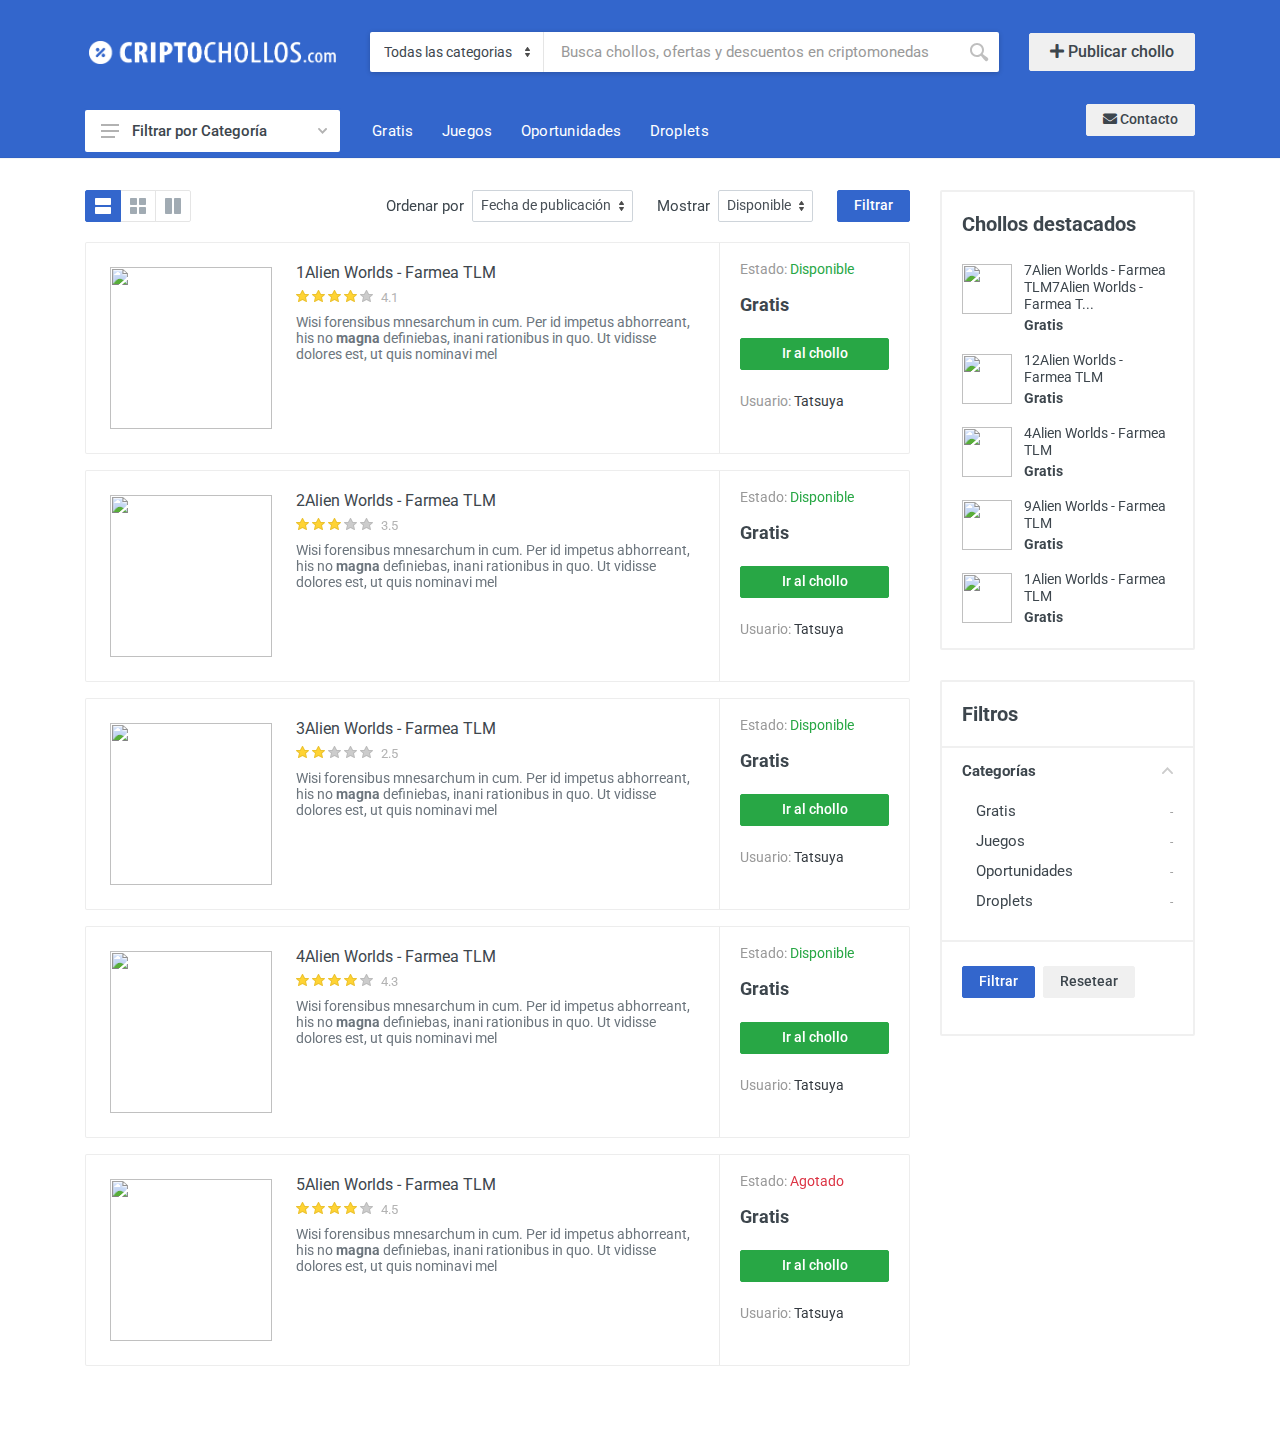
==== index.html @ a5f49996 "." ====
<!DOCTYPE html>
<html lang="en" dir="ltr">

<head>
    <meta charset="UTF-8">
    <meta name="viewport" content="width=device-width, initial-scale=1">
    <meta name="format-detection" content="telephone=no">
    <title>Chollos en criptomonedas - criptochollos.com</title>
    <link rel="icon" type="image/png" href="images/favicon-blue.png">
    <!-- fonts -->
    <link rel="stylesheet" href="https://fonts.googleapis.com/css?family=Roboto:400,400i,500,500i,700,700i">
    <!-- css -->
    <link rel="stylesheet" href="vendor/bootstrap/css/bootstrap.min.css">
    <link rel="stylesheet" href="vendor/owl-carousel/assets/owl.carousel.min.css">
    <link rel="stylesheet" href="vendor/photoswipe/photoswipe.css">
    <link rel="stylesheet" href="vendor/photoswipe/default-skin/default-skin.css">
    <link rel="stylesheet" href="vendor/select2/css/select2.min.css">
    <link rel="stylesheet" href="css/style.css">
    <!-- font - fontawesome -->
    <link rel="stylesheet" href="vendor/fontawesome/css/all.min.css">
    <!-- font - stroyka -->
    <link rel="stylesheet" href="fonts/stroyka/stroyka.css">
</head>

<body>
    <!-- site -->
    <div class="site">
        <!-- mobile site__header -->
        <header class="site__header d-lg-none">
            <!-- data-sticky-mode - one of [pullToShow, alwaysOnTop] -->
            <div class="mobile-header mobile-header--sticky" data-sticky-mode="pullToShow">
                <div class="mobile-header__panel">
                    <div class="container">
                        <div class="mobile-header__body">
                            <button class="mobile-header__menu-button">
                                <svg width="18px" height="14px">
                                    <use xlink:href="images/sprite.svg#menu-18x14"></use>
                                </svg>
                            </button>
                            <a class="mobile-header__logo" href="index.html">
                                <!-- mobile-logo -->
                                <img src="images/logo-criptochollos-with-icon.png" alt="criptochollos.com logo" style="height: 20px;"> 
                                <!-- mobile-logo / end -->
                            </a>
                            <div class="search search--location--mobile-header mobile-header__search">
                                <div class="search__body">
                                    <form class="search__form" action="">
                                        <input class="search__input" name="q" placeholder="Busca chollos, ofertas y descuentos en criptomonedas" aria-label="Site search" type="text" autocomplete="off">
                                        <button class="search__button search__button--type--submit" type="submit">
                                            <svg width="20px" height="20px">
                                                <use xlink:href="images/sprite.svg#search-20"></use>
                                            </svg>
                                        </button>
                                        <button class="search__button search__button--type--close" type="button">
                                            <svg width="20px" height="20px">
                                                <use xlink:href="images/sprite.svg#cross-20"></use>
                                            </svg>
                                        </button>
                                        <div class="search__border"></div>
                                    </form>
                                    <div class="search__suggestions suggestions suggestions--location--mobile-header"></div>
                                </div>
                            </div>
                            <div class="mobile-header__indicators">
                                <div class="indicator indicator--mobile-search indicator--mobile d-md-none">
                                    <button class="indicator__button">
                                        <span class="indicator__area">
                                            <svg width="20px" height="20px">
                                                <use xlink:href="images/sprite.svg#search-20"></use>
                                            </svg>
                                        </span>
                                    </button>
                                </div>
                                <div class="indicator indicator--mobile d-sm-flex d-none">
                                    <a href="wishlist.html" class="indicator__button">
                                        <span class="indicator__area">
                                            <svg width="20px" height="20px">
                                                <use xlink:href="images/sprite.svg#heart-20"></use>
                                            </svg>
                                            <span class="indicator__value">0</span>
                                        </span>
                                    </a>
                                </div>
                            </div>
                        </div>
                    </div>
                </div>
            </div>
        </header>
        <!-- mobile site__header / end -->
        <!-- desktop site__header -->
        <header class="site__header d-lg-block d-none">
            <div class="site-header">
                <div class="site-header__middle container">
                    <div class="site-header__logo">
                        <a href="index.html">
                            <!-- logo -->
                            <img src="images/logo-criptochollos-with-icon.png" alt="criptochollos.com logo" style="height: 23px;"> 
                            <!-- logo / end -->
                        </a>
                    </div>
                    <div class="site-header__search">
                        <div class="search search--location--header ">
                            <div class="search__body">
                                <form class="search__form" action="">
                                    <select class="search__categories" aria-label="Category" id="select_categories_002">
                                        <!-- *** 002 - Categorias -->
                                        <option value="all">Todas las categorias</option>
                                    </select>
                                    <input class="search__input" name="q" placeholder="Busca chollos, ofertas y descuentos en criptomonedas" aria-label="Site search" type="text" autocomplete="off">
                                    <button class="search__button search__button--type--submit" type="submit">
                                        <svg width="20px" height="20px">
                                            <use xlink:href="images/sprite.svg#search-20"></use>
                                        </svg>
                                    </button>
                                    <div class="search__border"></div>
                                </form>
                                <div class="search__suggestions suggestions suggestions--location--header"></div>
                            </div>
                        </div>
                    </div>
                    
                    <div class="site-header__phone">
                        <a href="publicar-chollo.html" class="btn btn-secondary"><i class="fa fa-plus" aria-hidden="true"></i> Publicar chollo</a>
                    </div>
                </div>
                <div class="site-header__nav-panel">
                    <!-- data-sticky-mode - one of [pullToShow, alwaysOnTop] -->
                    <div class="nav-panel nav-panel--sticky" data-sticky-mode="pullToShow">
                        <div class="nav-panel__container container">
                            <div class="nav-panel__row">
                                <div class="nav-panel__departments">
                                    <!-- .departments -->
                                    <div class="departments " data-departments-fixed-by="">
                                        <div class="departments__body">
                                            <div class="departments__links-wrapper">
                                                <div class="departments__submenus-container"></div>
                                                <ul class="departments__links" id="ul_categories_003">
                                                    <!-- *** 003 - Categorias -->
                                                </ul>
                                            </div>
                                        </div>
                                        <button class="departments__button">
                                            <svg class="departments__button-icon" width="18px" height="14px">
                                                <use xlink:href="images/sprite.svg#menu-18x14"></use>
                                            </svg>
                                            Filtrar por Categoría
                                            <svg class="departments__button-arrow" width="9px" height="6px">
                                                <use xlink:href="images/sprite.svg#arrow-rounded-down-9x6"></use>
                                            </svg>
                                        </button>
                                    </div>
                                    <!-- .departments / end -->
                                </div>
                                <!-- .nav-links -->
                                <div class="nav-panel__nav-links nav-links">
                                    <ul class="nav-links__list" id="nav_categories_001">
                                        <!-- *** 001 - Categorias -->
                                    </ul>
                                </div>
                                <div class="nav-panel__indicators">
                                    <div class="indicator">
                                        <a href="contacto.html" class="btn btn-secondary btn-sm"><i class="fa fa-envelope" aria-hidden="true"></i> Contacto</a>
                                    </div>
                                </div>
                            </div>
                        </div>
                    </div>
                </div>
            </div>
        </header>
        <!-- desktop site__header / end -->
        <!-- site__body -->
        <div class="site__body">
            <div class="page-header">
                <div class="page-header__container container">
                    <!--<div class="page-header__breadcrumb">
                        <nav aria-label="breadcrumb">
                            <ol class="breadcrumb">
                                <li class="breadcrumb-item">
                                    <a href="index.html">Inicio</a>
                                </li>
                                 <li class="breadcrumb-item active" aria-current="page">
                                    <svg class="breadcrumb-arrow" width="6px" height="9px">
                                        <use xlink:href="images/sprite.svg#arrow-rounded-right-6x9"></use>
                                    </svg>
                                    Screwdrivers</li>
                            </ol>
                        </nav> 
                    </div>-->
                </div>
            </div>
            <div class="container">
                <div class="shop-layout shop-layout--sidebar--end">
                    <div class="shop-layout__content">
                        <div class="block">
                            <div class="products-view">
                                <div class="products-view__options">
                                    <div class="view-options view-options--offcanvas--mobile">
                                        <div class="view-options__filters-button">
                                            <button type="button" class="filters-button">
                                                <svg class="filters-button__icon" width="16px" height="16px">
                                                    <use xlink:href="images/sprite.svg#filters-16"></use>
                                                </svg>
                                                <span class="filters-button__title">Filtros</span>
                                            </button>
                                        </div>
                                        <div class="view-options__layout">
                                            <div class="layout-switcher">
                                                <div class="layout-switcher__list">
                                                    <button data-layout="list" data-with-features="false" title="List" type="button" class="layout-switcher__button layout-switcher__button--active ">
                                                        <svg width="16px" height="16px">
                                                            <use xlink:href="images/sprite.svg#layout-list-16x16"></use>
                                                        </svg>
                                                    </button>
                                                    <button data-layout="grid-3-sidebar" data-with-features="false" disabled title="Grid" type="button" class="layout-switcher__button">
                                                        <svg width="16px" height="16px">
                                                            <use xlink:href="images/sprite.svg#layout-grid-16x16"></use>
                                                        </svg>
                                                    </button>
                                                    <button data-layout="grid-3-sidebar" data-with-features="true" disabled title="Grid With Features" type="button" class="layout-switcher__button ">
                                                        <svg width="16px" height="16px">
                                                            <use xlink:href="images/sprite.svg#layout-grid-with-details-16x16"></use>
                                                        </svg>
                                                    </button>
                                                </div>
                                            </div>
                                        </div>
                                        <div class="view-options__legend" id="article_displayed"></div>
                                        <div class="view-options__divider"></div>
                                        <form class="form-inline" action="index.html" method="GET">
                                            <div class="view-options__control">
                                                <label for="">Ordenar por</label>
                                                <div>
                                                    <select class="form-control form-control-sm" name="o" id="o">
                                                        
                                                    </select>
                                                </div>
                                            </div>
                                            <div class="view-options__control">
                                                <label for="">Mostrar</label>
                                                <div>
                                                    <select class="form-control form-control-sm" name="s" id="s"> </select>
                                                </div>
                                            </div>
                                            <div class="view-options__control">
                                                <button  type="submit" value="Submit"  id="filtro-btn" class="btn btn-primary btn-sm">Filtrar</button>
                                            </div>
                                        </form>
                                    </div>
                                </div>
                                <div class="products-view__list products-list" data-layout="list" data-with-features="false" data-mobile-grid-columns="2">
                                    <div class="products-list__body"  id="_article_card_list">
                                            <!-- *** 001 - Chollos -->
                                        
                                    </div>
                                </div>
                                <div class="products-view__pagination">
                                    <ul class="pagination justify-content-center" id="article_pagination">
                                    </ul>
                                </div>
                            </div>
                        </div>
                    </div>
                    <div class="shop-layout__sidebar">
                        <div class="block block-sidebar block-sidebar--offcanvas--mobile">
                            <div class="block-sidebar__backdrop"></div>
                            <div class="block-sidebar__body">
                                <div class="block-sidebar__header">
                                    <div class="block-sidebar__title">Filtro</div>
                                    <button class="block-sidebar__close" type="button">
                                        <svg width="20px" height="20px">
                                            <use xlink:href="images/sprite.svg#cross-20"></use>
                                        </svg>
                                    </button>
                                </div>
                                
                                <div class="block-sidebar__item d-none d-lg-block">
                                    <div class="widget-products widget">
                                        <h4 class="widget__title">Chollos destacados</h4>
                                        <div class="widget-products__list" id="_widget_card_list">
                                            <!-- *** 002 - Chollos -->
                                        </div>
                                    </div>
                                </div>
                                <div class="block-sidebar__item">
                                    <div class="widget-filters widget widget-filters--offcanvas--mobile" data-collapse data-collapse-opened-class="filter--opened">
                                        <h4 class="widget-filters__title widget__title">Filtros</h4>
                                        <div class="widget-filters__list">
                                            <div class="widget-filters__item">
                                                <div class="filter filter--opened" data-collapse-item>
                                                    <button type="button" class="filter__title" data-collapse-trigger>
                                                        Categorías
                                                        <svg class="filter__arrow" width="12px" height="7px">
                                                            <use xlink:href="images/sprite.svg#arrow-rounded-down-12x7"></use>
                                                        </svg>
                                                    </button>
                                                    <div class="filter__body" data-collapse-content>
                                                        <div class="filter__container">
                                                            <div class="filter-categories">
                                                                <ul class="filter-categories__list" id="ul_categories_004">
                                                                </ul>
                                                            </div>
                                                        </div>
                                                    </div>
                                                </div>
                                            </div>
                                        </div>
                                        <div class="widget-filters__actions d-flex">
                                            <button class="btn btn-primary btn-sm" href="index.html">Filtrar</button>
                                            <a class="btn btn-secondary btn-sm" href="index.html">Resetear</a>
                                        </div>
                                    </div>
                                </div>
                            </div>
                        </div>
                    </div>
                </div>
            </div>
        </div>
        <!-- site__body / end -->
    </div>
    <!-- site / end -->
    <!-- quickview-modal -->
    <div id="quickview-modal" class="modal fade" tabindex="-1" role="dialog" aria-hidden="true">
        <div class="modal-dialog modal-dialog-centered modal-xl">
            <div class="modal-content"></div>
        </div>
    </div>
    <!-- quickview-modal / end -->
    <!-- mobilemenu -->
    <div class="mobilemenu">
        <div class="mobilemenu__backdrop"></div>
        <div class="mobilemenu__body">
            <div class="mobilemenu__header">
                <div class="mobilemenu__title">Categorias</div>
                <button type="button" class="mobilemenu__close">
                    <svg width="20px" height="20px">
                        <use xlink:href="images/sprite.svg#cross-20"></use>
                    </svg>
                </button>
            </div>
            <div class="mobilemenu__content">
                <ul class="mobile-links mobile-links--level--0" data-collapse data-collapse-opened-class="mobile-links__item--open" id="div_categories_005">
                    <!-- *** 005 - Categorias -->
                </ul>
            </div>
            <div class="mobilemenu__header">
                <div class="mobilemenu__title">Otros</div>
            </div>
            <div class="mobilemenu__content">
                <ul class="mobile-links mobile-links--level--0" data-collapse data-collapse-opened-class="mobile-links__item--open">
                    <li class="mobile-links__item" data-collapse-item><div class="mobile-links__item-title"><a href="publicar-chollo.html" class="mobile-links__item-link">Publicar chollo</a></div></li>
                    <li class="mobile-links__item" data-collapse-item><div class="mobile-links__item-title"><a href="contacto.html" class="mobile-links__item-link">Contacto</a></div></li>
                </ul>
            </div>
        </div>
    </div>
    <!-- mobilemenu / end -->
    <!-- photoswipe -->
    <div class="pswp" tabindex="-1" role="dialog" aria-hidden="true">
        <div class="pswp__bg"></div>
        <div class="pswp__scroll-wrap">
            <div class="pswp__container">
                <div class="pswp__item"></div>
                <div class="pswp__item"></div>
                <div class="pswp__item"></div>
            </div>
            <div class="pswp__ui pswp__ui--hidden">
                <div class="pswp__top-bar">
                    <div class="pswp__counter"></div>
                    <button class="pswp__button pswp__button--close" title="Close (Esc)"></button>
                    <!--<button class="pswp__button pswp__button&#45;&#45;share" title="Share"></button>-->
                    <button class="pswp__button pswp__button--fs" title="Toggle fullscreen"></button>
                    <button class="pswp__button pswp__button--zoom" title="Zoom in/out"></button>
                    <div class="pswp__preloader">
                        <div class="pswp__preloader__icn">
                            <div class="pswp__preloader__cut">
                                <div class="pswp__preloader__donut"></div>
                            </div>
                        </div>
                    </div>
                </div>
                <div class="pswp__share-modal pswp__share-modal--hidden pswp__single-tap">
                    <div class="pswp__share-tooltip"></div>
                </div>
                <button class="pswp__button pswp__button--arrow--left" title="Previous (arrow left)"></button>
                <button class="pswp__button pswp__button--arrow--right" title="Next (arrow right)"></button>
                <div class="pswp__caption">
                    <div class="pswp__caption__center"></div>
                </div>
            </div>
        </div>
    </div>
    <!-- photoswipe / end -->
    <!-- js -->
    <script src="vendor/jquery/jquery.min.js"></script>
    <script src="vendor/bootstrap/js/bootstrap.bundle.min.js"></script>
    <script src="vendor/owl-carousel/owl.carousel.min.js"></script>
    <script src="vendor/nouislider/nouislider.min.js"></script>
    <script src="vendor/photoswipe/photoswipe.min.js"></script>
    <script src="vendor/photoswipe/photoswipe-ui-default.min.js"></script>
    <script src="vendor/select2/js/select2.min.js"></script>
    <script src="js/number.js"></script>
    <script src="js/main.js"></script>
    <script src="js/header.js"></script>
    <script src="vendor/svg4everybody/svg4everybody.min.js"></script>
    <script>
        svg4everybody();
    </script>
    <script src="js/js_methods.js" type="text/javascript"></script>
    <script src="js/js_data.js" type="text/javascript"></script>
    <script src="js/js_index_core.js" type="text/javascript"></script>

</body>

</html>
---- vendor/photoswipe/photoswipe.css ----
/*! PhotoSwipe main CSS by Dmitry Semenov | photoswipe.com | MIT license */
/*
	Styles for basic PhotoSwipe functionality (sliding area, open/close transitions)
*/
/* pswp = photoswipe */
.pswp {
  display: none;
  position: absolute;
  width: 100%;
  height: 100%;
  left: 0;
  top: 0;
  overflow: hidden;
  -ms-touch-action: none;
  touch-action: none;
  z-index: 1500;
  -webkit-text-size-adjust: 100%;
  /* create separate layer, to avoid paint on window.onscroll in webkit/blink */
  -webkit-backface-visibility: hidden;
  outline: none; }
  .pswp * {
    -webkit-box-sizing: border-box;
            box-sizing: border-box; }
  .pswp img {
    max-width: none; }

/* style is added when JS option showHideOpacity is set to true */
.pswp--animate_opacity {
  /* 0.001, because opacity:0 doesn't trigger Paint action, which causes lag at start of transition */
  opacity: 0.001;
  will-change: opacity;
  /* for open/close transition */
  -webkit-transition: opacity 333ms cubic-bezier(0.4, 0, 0.22, 1);
          transition: opacity 333ms cubic-bezier(0.4, 0, 0.22, 1); }

.pswp--open {
  display: block; }

.pswp--zoom-allowed .pswp__img {
  /* autoprefixer: off */
  cursor: -webkit-zoom-in;
  cursor: -moz-zoom-in;
  cursor: zoom-in; }

.pswp--zoomed-in .pswp__img {
  /* autoprefixer: off */
  cursor: -webkit-grab;
  cursor: -moz-grab;
  cursor: grab; }

.pswp--dragging .pswp__img {
  /* autoprefixer: off */
  cursor: -webkit-grabbing;
  cursor: -moz-grabbing;
  cursor: grabbing; }

/*
	Background is added as a separate element.
	As animating opacity is much faster than animating rgba() background-color.
*/
.pswp__bg {
  position: absolute;
  left: 0;
  top: 0;
  width: 100%;
  height: 100%;
  background: #000;
  opacity: 0;
  -webkit-transform: translateZ(0);
          transform: translateZ(0);
  -webkit-backface-visibility: hidden;
  will-change: opacity; }

.pswp__scroll-wrap {
  position: absolute;
  left: 0;
  top: 0;
  width: 100%;
  height: 100%;
  overflow: hidden; }

.pswp__container,
.pswp__zoom-wrap {
  -ms-touch-action: none;
  touch-action: none;
  position: absolute;
  left: 0;
  right: 0;
  top: 0;
  bottom: 0; }

/* Prevent selection and tap highlights */
.pswp__container,
.pswp__img {
  -webkit-user-select: none;
  -moz-user-select: none;
  -ms-user-select: none;
      user-select: none;
  -webkit-tap-highlight-color: transparent;
  -webkit-touch-callout: none; }

.pswp__zoom-wrap {
  position: absolute;
  width: 100%;
  -webkit-transform-origin: left top;
  -ms-transform-origin: left top;
  transform-origin: left top;
  /* for open/close transition */
  -webkit-transition: -webkit-transform 333ms cubic-bezier(0.4, 0, 0.22, 1);
          transition: transform 333ms cubic-bezier(0.4, 0, 0.22, 1); }

.pswp__bg {
  will-change: opacity;
  /* for open/close transition */
  -webkit-transition: opacity 333ms cubic-bezier(0.4, 0, 0.22, 1);
          transition: opacity 333ms cubic-bezier(0.4, 0, 0.22, 1); }

.pswp--animated-in .pswp__bg,
.pswp--animated-in .pswp__zoom-wrap {
  -webkit-transition: none;
  transition: none; }

.pswp__container,
.pswp__zoom-wrap {
  -webkit-backface-visibility: hidden; }

.pswp__item {
  position: absolute;
  left: 0;
  right: 0;
  top: 0;
  bottom: 0;
  overflow: hidden; }

.pswp__img {
  position: absolute;
  width: auto;
  height: auto;
  top: 0;
  left: 0; }

/*
	stretched thumbnail or div placeholder element (see below)
	style is added to avoid flickering in webkit/blink when layers overlap
*/
.pswp__img--placeholder {
  -webkit-backface-visibility: hidden; }

/*
	div element that matches size of large image
	large image loads on top of it
*/
.pswp__img--placeholder--blank {
  background: #222; }

.pswp--ie .pswp__img {
  width: 100% !important;
  height: auto !important;
  left: 0;
  top: 0; }

/*
	Error message appears when image is not loaded
	(JS option errorMsg controls markup)
*/
.pswp__error-msg {
  position: absolute;
  left: 0;
  top: 50%;
  width: 100%;
  text-align: center;
  font-size: 14px;
  line-height: 16px;
  margin-top: -8px;
  color: #CCC; }

.pswp__error-msg a {
  color: #CCC;
  text-decoration: underline; }
---- vendor/photoswipe/default-skin/default-skin.css ----
/*! PhotoSwipe Default UI CSS by Dmitry Semenov | photoswipe.com | MIT license */
/*

	Contents:

	1. Buttons
	2. Share modal and links
	3. Index indicator ("1 of X" counter)
	4. Caption
	5. Loading indicator
	6. Additional styles (root element, top bar, idle state, hidden state, etc.)

*/
/*
	
	1. Buttons

 */
/* <button> css reset */
.pswp__button {
  width: 44px;
  height: 44px;
  position: relative;
  background: none;
  cursor: pointer;
  overflow: visible;
  -webkit-appearance: none;
  display: block;
  border: 0;
  padding: 0;
  margin: 0;
  float: right;
  opacity: 0.75;
  -webkit-transition: opacity 0.2s;
          transition: opacity 0.2s;
  -webkit-box-shadow: none;
          box-shadow: none; }
  .pswp__button:focus, .pswp__button:hover {
    opacity: 1; }
  .pswp__button:active {
    outline: none;
    opacity: 0.9; }
  .pswp__button::-moz-focus-inner {
    padding: 0;
    border: 0; }

/* pswp__ui--over-close class it added when mouse is over element that should close gallery */
.pswp__ui--over-close .pswp__button--close {
  opacity: 1; }

.pswp__button,
.pswp__button--arrow--left:before,
.pswp__button--arrow--right:before {
  background: url(default-skin.png) 0 0 no-repeat;
  background-size: 264px 88px;
  width: 44px;
  height: 44px; }

@media (-webkit-min-device-pixel-ratio: 1.1), (-webkit-min-device-pixel-ratio: 1.09375), (min-resolution: 105dpi), (min-resolution: 1.1dppx) {
  /* Serve SVG sprite if browser supports SVG and resolution is more than 105dpi */
  .pswp--svg .pswp__button,
  .pswp--svg .pswp__button--arrow--left:before,
  .pswp--svg .pswp__button--arrow--right:before {
    background-image: url(default-skin.svg); }
  .pswp--svg .pswp__button--arrow--left,
  .pswp--svg .pswp__button--arrow--right {
    background: none; } }

.pswp__button--close {
  background-position: 0 -44px; }

.pswp__button--share {
  background-position: -44px -44px; }

.pswp__button--fs {
  display: none; }

.pswp--supports-fs .pswp__button--fs {
  display: block; }

.pswp--fs .pswp__button--fs {
  background-position: -44px 0; }

.pswp__button--zoom {
  display: none;
  background-position: -88px 0; }

.pswp--zoom-allowed .pswp__button--zoom {
  display: block; }

.pswp--zoomed-in .pswp__button--zoom {
  background-position: -132px 0; }

/* no arrows on touch screens */
.pswp--touch .pswp__button--arrow--left,
.pswp--touch .pswp__button--arrow--right {
  visibility: hidden; }

/*
	Arrow buttons hit area
	(icon is added to :before pseudo-element)
*/
.pswp__button--arrow--left,
.pswp__button--arrow--right {
  background: none;
  top: 50%;
  margin-top: -50px;
  width: 70px;
  height: 100px;
  position: absolute; }

.pswp__button--arrow--left {
  left: 0; }

.pswp__button--arrow--right {
  right: 0; }

.pswp__button--arrow--left:before,
.pswp__button--arrow--right:before {
  content: '';
  top: 35px;
  background-color: rgba(0, 0, 0, 0.3);
  height: 30px;
  width: 32px;
  position: absolute; }

.pswp__button--arrow--left:before {
  left: 6px;
  background-position: -138px -44px; }

.pswp__button--arrow--right:before {
  right: 6px;
  background-position: -94px -44px; }

/*

	2. Share modal/popup and links

 */
.pswp__counter,
.pswp__share-modal {
  -webkit-user-select: none;
  -moz-user-select: none;
  -ms-user-select: none;
      user-select: none; }

.pswp__share-modal {
  display: block;
  background: rgba(0, 0, 0, 0.5);
  width: 100%;
  height: 100%;
  top: 0;
  left: 0;
  padding: 10px;
  position: absolute;
  z-index: 1600;
  opacity: 0;
  -webkit-transition: opacity 0.25s ease-out;
          transition: opacity 0.25s ease-out;
  -webkit-backface-visibility: hidden;
  will-change: opacity; }

.pswp__share-modal--hidden {
  display: none; }

.pswp__share-tooltip {
  z-index: 1620;
  position: absolute;
  background: #FFF;
  top: 56px;
  border-radius: 2px;
  display: block;
  width: auto;
  right: 44px;
  -webkit-box-shadow: 0 2px 5px rgba(0, 0, 0, 0.25);
          box-shadow: 0 2px 5px rgba(0, 0, 0, 0.25);
  -webkit-transform: translateY(6px);
      -ms-transform: translateY(6px);
          transform: translateY(6px);
  -webkit-transition: -webkit-transform 0.25s;
          transition: transform 0.25s;
  -webkit-backface-visibility: hidden;
  will-change: transform; }
  .pswp__share-tooltip a {
    display: block;
    padding: 8px 12px;
    color: #000;
    text-decoration: none;
    font-size: 14px;
    line-height: 18px; }
    .pswp__share-tooltip a:hover {
      text-decoration: none;
      color: #000; }
    .pswp__share-tooltip a:first-child {
      /* round corners on the first/last list item */
      border-radius: 2px 2px 0 0; }
    .pswp__share-tooltip a:last-child {
      border-radius: 0 0 2px 2px; }

.pswp__share-modal--fade-in {
  opacity: 1; }
  .pswp__share-modal--fade-in .pswp__share-tooltip {
    -webkit-transform: translateY(0);
        -ms-transform: translateY(0);
            transform: translateY(0); }

/* increase size of share links on touch devices */
.pswp--touch .pswp__share-tooltip a {
  padding: 16px 12px; }

a.pswp__share--facebook:before {
  content: '';
  display: block;
  width: 0;
  height: 0;
  position: absolute;
  top: -12px;
  right: 15px;
  border: 6px solid transparent;
  border-bottom-color: #FFF;
  -webkit-pointer-events: none;
  -moz-pointer-events: none;
  pointer-events: none; }

a.pswp__share--facebook:hover {
  background: #3E5C9A;
  color: #FFF; }
  a.pswp__share--facebook:hover:before {
    border-bottom-color: #3E5C9A; }

a.pswp__share--twitter:hover {
  background: #55ACEE;
  color: #FFF; }

a.pswp__share--pinterest:hover {
  background: #CCC;
  color: #CE272D; }

a.pswp__share--download:hover {
  background: #DDD; }

/*

	3. Index indicator ("1 of X" counter)

 */
.pswp__counter {
  position: absolute;
  left: 0;
  top: 0;
  height: 44px;
  font-size: 13px;
  line-height: 44px;
  color: #FFF;
  opacity: 0.75;
  padding: 0 10px; }

/*
	
	4. Caption

 */
.pswp__caption {
  position: absolute;
  left: 0;
  bottom: 0;
  width: 100%;
  min-height: 44px; }
  .pswp__caption small {
    font-size: 11px;
    color: #BBB; }

.pswp__caption__center {
  text-align: left;
  max-width: 420px;
  margin: 0 auto;
  font-size: 13px;
  padding: 10px;
  line-height: 20px;
  color: #CCC; }

.pswp__caption--empty {
  display: none; }

/* Fake caption element, used to calculate height of next/prev image */
.pswp__caption--fake {
  visibility: hidden; }

/*

	5. Loading indicator (preloader)

	You can play with it here - http://codepen.io/dimsemenov/pen/yyBWoR

 */
.pswp__preloader {
  width: 44px;
  height: 44px;
  position: absolute;
  top: 0;
  left: 50%;
  margin-left: -22px;
  opacity: 0;
  -webkit-transition: opacity 0.25s ease-out;
          transition: opacity 0.25s ease-out;
  will-change: opacity;
  direction: ltr; }

.pswp__preloader__icn {
  width: 20px;
  height: 20px;
  margin: 12px; }

.pswp__preloader--active {
  opacity: 1; }
  .pswp__preloader--active .pswp__preloader__icn {
    /* We use .gif in browsers that don't support CSS animation */
    background: url(preloader.gif) 0 0 no-repeat; }

.pswp--css_animation .pswp__preloader--active {
  opacity: 1; }
  .pswp--css_animation .pswp__preloader--active .pswp__preloader__icn {
    -webkit-animation: clockwise 500ms linear infinite;
            animation: clockwise 500ms linear infinite; }
  .pswp--css_animation .pswp__preloader--active .pswp__preloader__donut {
    -webkit-animation: donut-rotate 1000ms cubic-bezier(0.4, 0, 0.22, 1) infinite;
            animation: donut-rotate 1000ms cubic-bezier(0.4, 0, 0.22, 1) infinite; }

.pswp--css_animation .pswp__preloader__icn {
  background: none;
  opacity: 0.75;
  width: 14px;
  height: 14px;
  position: absolute;
  left: 15px;
  top: 15px;
  margin: 0; }

.pswp--css_animation .pswp__preloader__cut {
  /* 
			The idea of animating inner circle is based on Polymer ("material") loading indicator 
			 by Keanu Lee https://blog.keanulee.com/2014/10/20/the-tale-of-three-spinners.html
		*/
  position: relative;
  width: 7px;
  height: 14px;
  overflow: hidden; }

.pswp--css_animation .pswp__preloader__donut {
  -webkit-box-sizing: border-box;
          box-sizing: border-box;
  width: 14px;
  height: 14px;
  border: 2px solid #FFF;
  border-radius: 50%;
  border-left-color: transparent;
  border-bottom-color: transparent;
  position: absolute;
  top: 0;
  left: 0;
  background: none;
  margin: 0; }

@media screen and (max-width: 1024px) {
  .pswp__preloader {
    position: relative;
    left: auto;
    top: auto;
    margin: 0;
    float: right; } }

@-webkit-keyframes clockwise {
  0% {
    -webkit-transform: rotate(0deg);
            transform: rotate(0deg); }
  100% {
    -webkit-transform: rotate(360deg);
            transform: rotate(360deg); } }

@keyframes clockwise {
  0% {
    -webkit-transform: rotate(0deg);
            transform: rotate(0deg); }
  100% {
    -webkit-transform: rotate(360deg);
            transform: rotate(360deg); } }

@-webkit-keyframes donut-rotate {
  0% {
    -webkit-transform: rotate(0);
            transform: rotate(0); }
  50% {
    -webkit-transform: rotate(-140deg);
            transform: rotate(-140deg); }
  100% {
    -webkit-transform: rotate(0);
            transform: rotate(0); } }

@keyframes donut-rotate {
  0% {
    -webkit-transform: rotate(0);
            transform: rotate(0); }
  50% {
    -webkit-transform: rotate(-140deg);
            transform: rotate(-140deg); }
  100% {
    -webkit-transform: rotate(0);
            transform: rotate(0); } }

/*
	
	6. Additional styles

 */
/* root element of UI */
.pswp__ui {
  -webkit-font-smoothing: auto;
  visibility: visible;
  opacity: 1;
  z-index: 1550; }

/* top black bar with buttons and "1 of X" indicator */
.pswp__top-bar {
  position: absolute;
  left: 0;
  top: 0;
  height: 44px;
  width: 100%; }

.pswp__caption,
.pswp__top-bar,
.pswp--has_mouse .pswp__button--arrow--left,
.pswp--has_mouse .pswp__button--arrow--right {
  -webkit-backface-visibility: hidden;
  will-change: opacity;
  -webkit-transition: opacity 333ms cubic-bezier(0.4, 0, 0.22, 1);
          transition: opacity 333ms cubic-bezier(0.4, 0, 0.22, 1); }

/* pswp--has_mouse class is added only when two subsequent mousemove events occur */
.pswp--has_mouse .pswp__button--arrow--left,
.pswp--has_mouse .pswp__button--arrow--right {
  visibility: visible; }

.pswp__top-bar,
.pswp__caption {
  background-color: rgba(0, 0, 0, 0.5); }

/* pswp__ui--fit class is added when main image "fits" between top bar and bottom bar (caption) */
.pswp__ui--fit .pswp__top-bar,
.pswp__ui--fit .pswp__caption {
  background-color: rgba(0, 0, 0, 0.3); }

/* pswp__ui--idle class is added when mouse isn't moving for several seconds (JS option timeToIdle) */
.pswp__ui--idle .pswp__top-bar {
  opacity: 0; }

.pswp__ui--idle .pswp__button--arrow--left,
.pswp__ui--idle .pswp__button--arrow--right {
  opacity: 0; }

/*
	pswp__ui--hidden class is added when controls are hidden
	e.g. when user taps to toggle visibility of controls
*/
.pswp__ui--hidden .pswp__top-bar,
.pswp__ui--hidden .pswp__caption,
.pswp__ui--hidden .pswp__button--arrow--left,
.pswp__ui--hidden .pswp__button--arrow--right {
  /* Force paint & create composition layer for controls. */
  opacity: 0.001; }

/* pswp__ui--one-slide class is added when there is just one item in gallery */
.pswp__ui--one-slide .pswp__button--arrow--left,
.pswp__ui--one-slide .pswp__button--arrow--right,
.pswp__ui--one-slide .pswp__counter {
  display: none; }

.pswp__element--disabled {
  display: none !important; }

.pswp--minimal--dark .pswp__top-bar {
  background: none; }
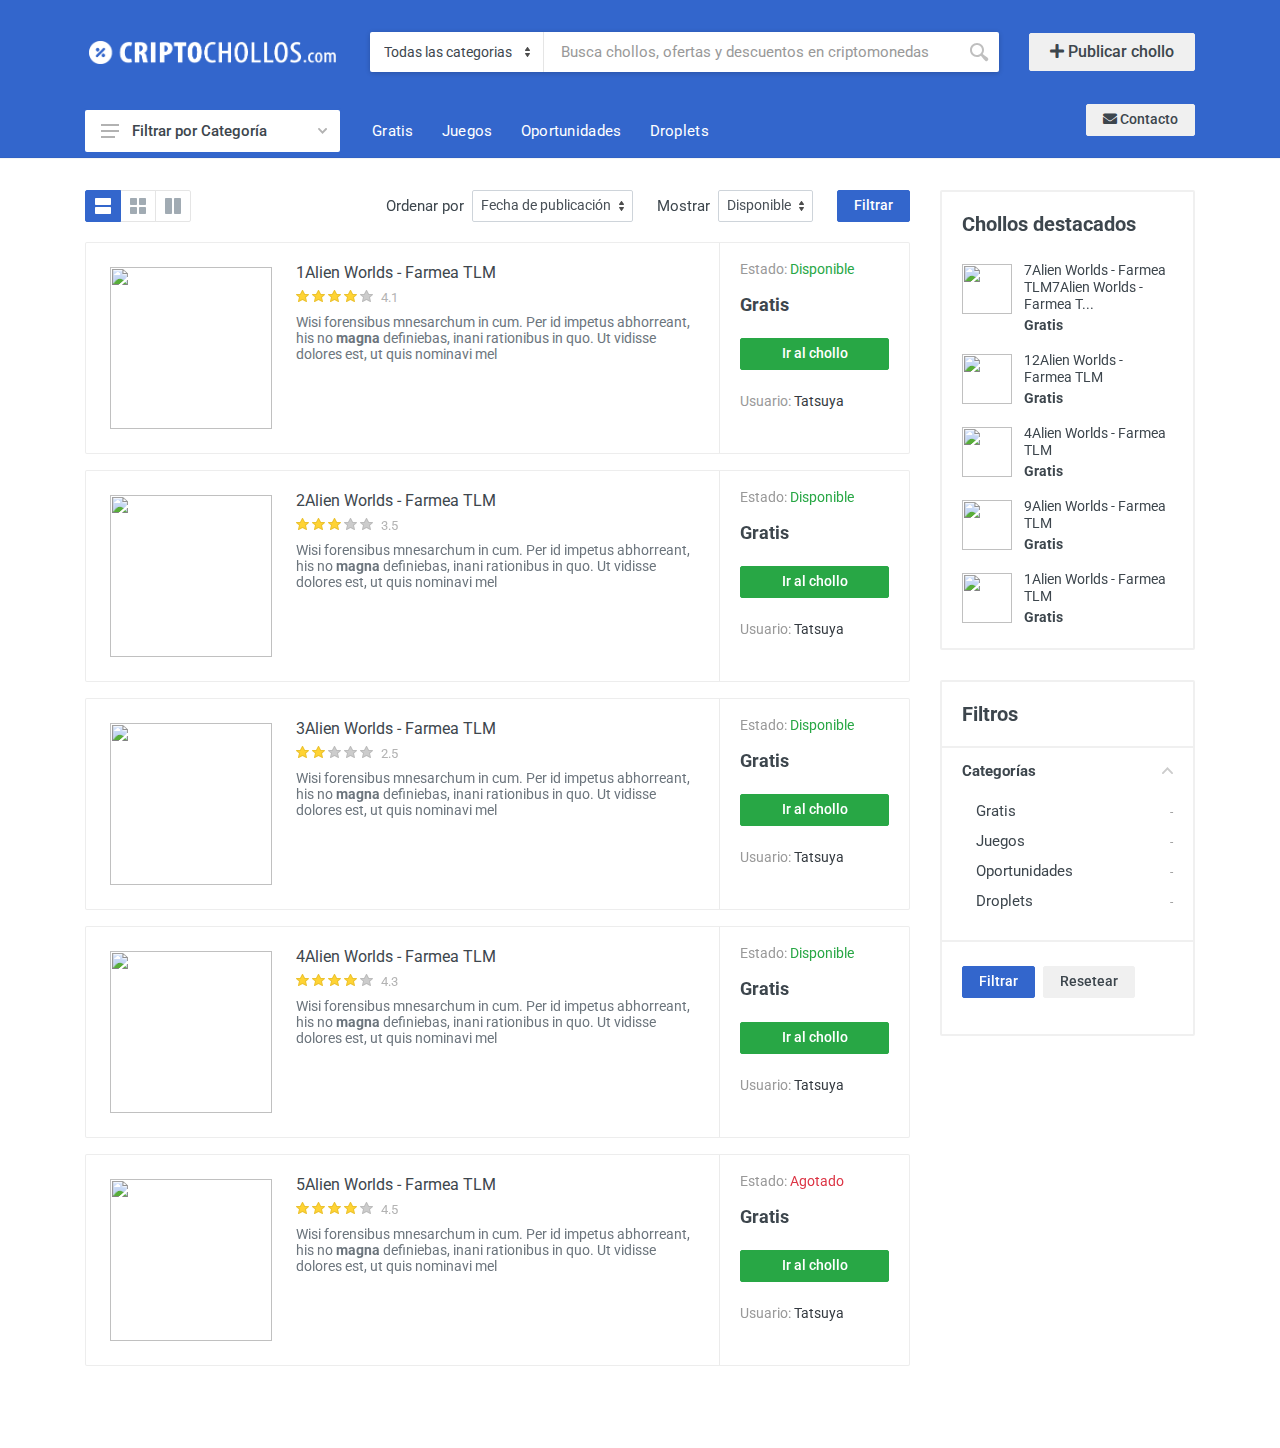
==== commit e949cc76: "." ====
--- a/index.html
+++ b/index.html
@@ -61,27 +61,6 @@
                                     <div class="search__suggestions suggestions suggestions--location--mobile-header"></div>
                                 </div>
                             </div>
-                            <div class="mobile-header__indicators">
-                                <div class="indicator indicator--mobile-search indicator--mobile d-md-none">
-                                    <button class="indicator__button">
-                                        <span class="indicator__area">
-                                            <svg width="20px" height="20px">
-                                                <use xlink:href="images/sprite.svg#search-20"></use>
-                                            </svg>
-                                        </span>
-                                    </button>
-                                </div>
-                                <div class="indicator indicator--mobile d-sm-flex d-none">
-                                    <a href="wishlist.html" class="indicator__button">
-                                        <span class="indicator__area">
-                                            <svg width="20px" height="20px">
-                                                <use xlink:href="images/sprite.svg#heart-20"></use>
-                                            </svg>
-                                            <span class="indicator__value">0</span>
-                                        </span>
-                                    </a>
-                                </div>
-                            </div>
                         </div>
                     </div>
                 </div>
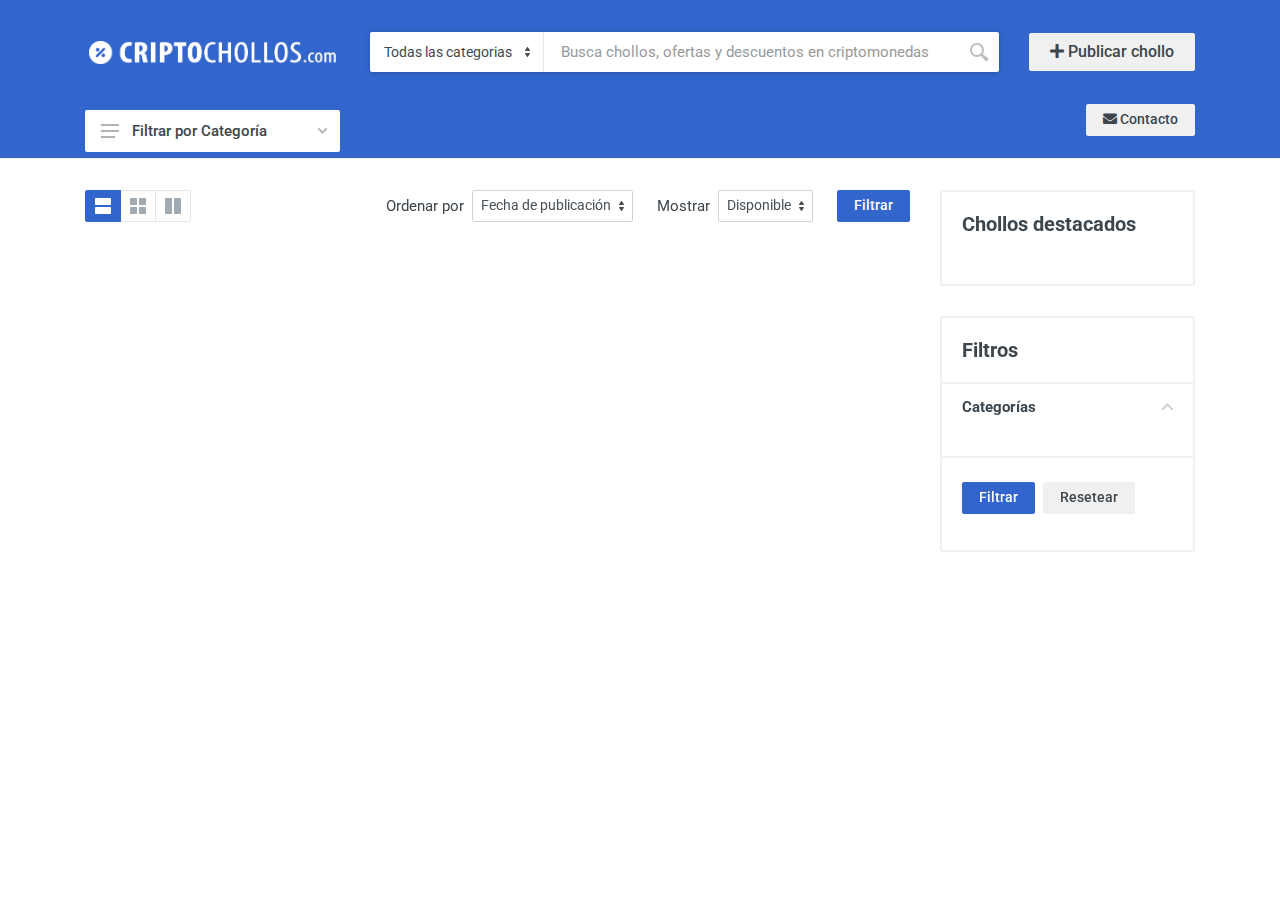
==== commit 96f255ed: "." ====
--- a/index.html
+++ b/index.html
@@ -6,6 +6,9 @@
     <meta name="viewport" content="width=device-width, initial-scale=1">
     <meta name="format-detection" content="telephone=no">
     <title>Chollos en criptomonedas - criptochollos.com</title>
+    <meta name="keywords" content="Chollos, criptomonedas, gratis, ofertas, criptochollos.com, criptochollos, juegos, droplets">
+    <meta name="description" content="Criptochollos.com ⇒ La comunidad de chollos y ofertas en criptomonedas Nº1 en el mundo ✔️ ⇒ Vota, comparte, opina y participa ⭐️">
+    <meta name="author" content="Criptochollos.com">
     <link rel="icon" type="image/png" href="images/favicon-blue.png">
     <!-- fonts -->
     <link rel="stylesheet" href="https://fonts.googleapis.com/css?family=Roboto:400,400i,500,500i,700,700i">
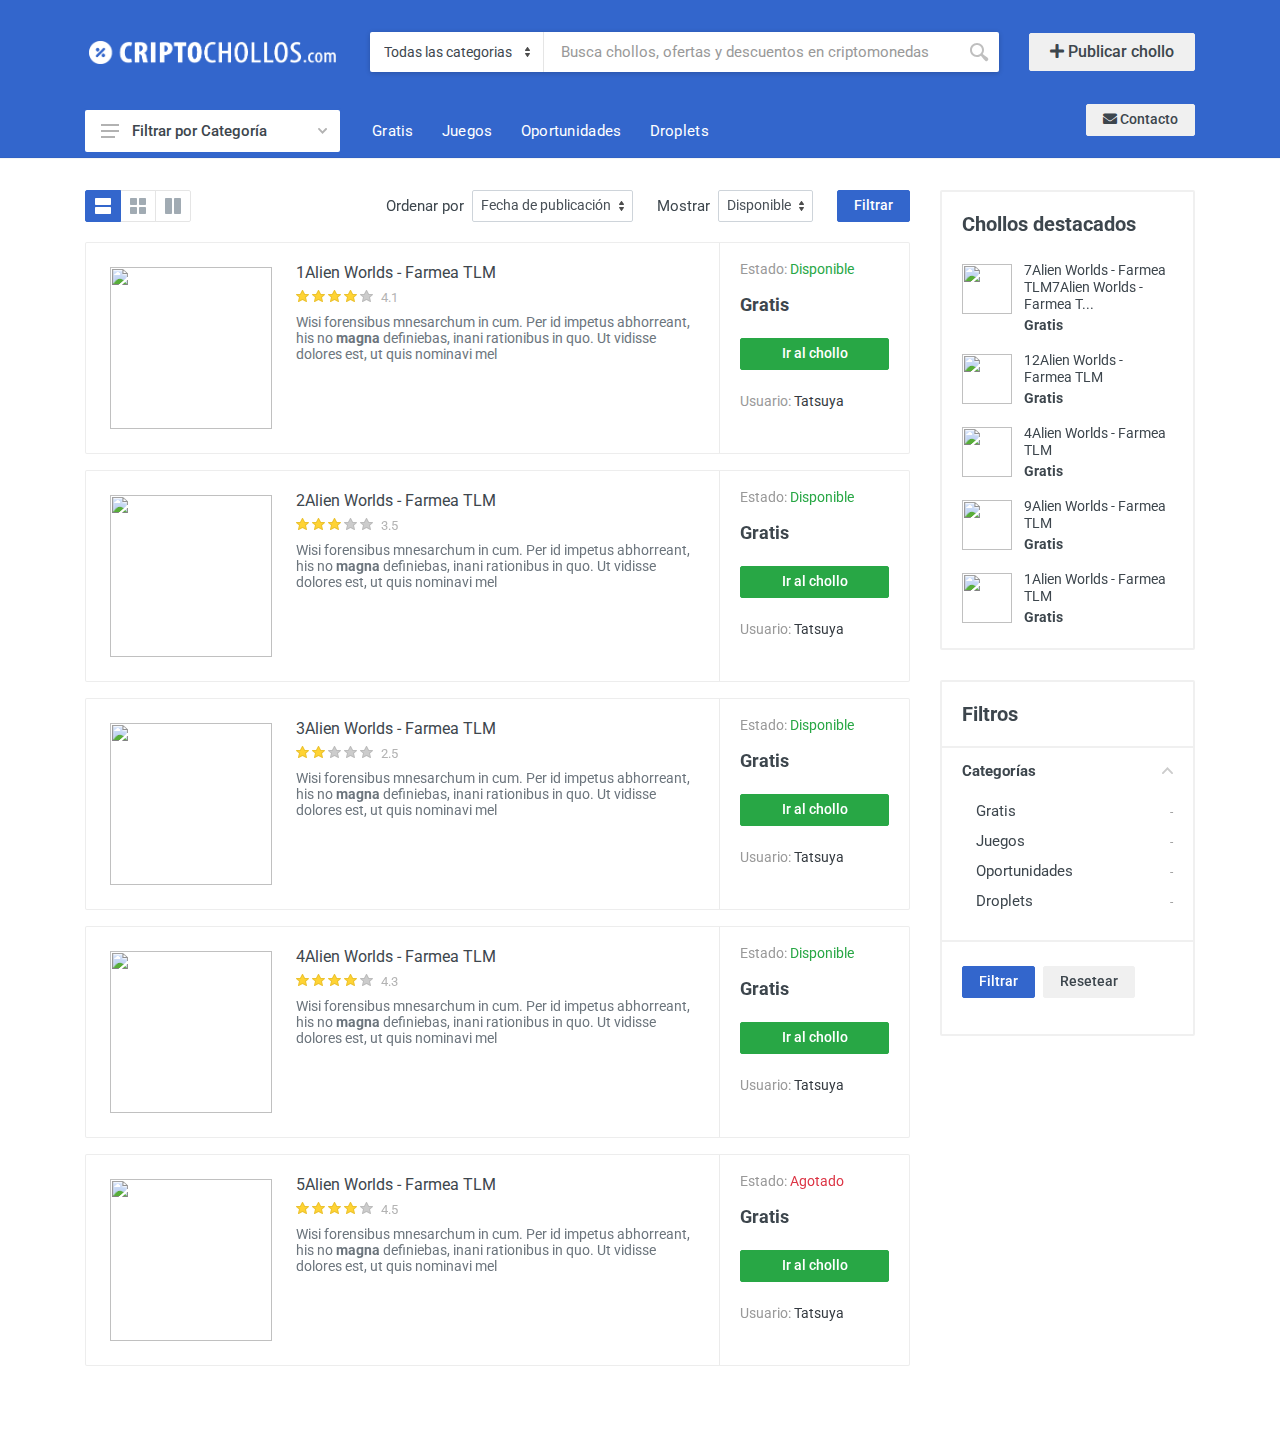
==== commit f8faa89c: "v0.2" ====
--- a/index.html
+++ b/index.html
@@ -377,6 +377,7 @@
     <!-- photoswipe / end -->
     <!-- js -->
     <script src="vendor/jquery/jquery.min.js"></script>
+    <script src="js/bootsrap.min.js" type="text/javascript"></script>
     <script src="vendor/bootstrap/js/bootstrap.bundle.min.js"></script>
     <script src="vendor/owl-carousel/owl.carousel.min.js"></script>
     <script src="vendor/nouislider/nouislider.min.js"></script>
@@ -386,14 +387,13 @@
     <script src="js/number.js"></script>
     <script src="js/main.js"></script>
     <script src="js/header.js"></script>
+    <script src="js/photoswipe.min.js" type="text/javascript"></script>
+    <script src="js/carousel.min.js" type="text/javascript"></script>
     <script src="vendor/svg4everybody/svg4everybody.min.js"></script>
     <script>
         svg4everybody();
     </script>
-    <script src="js/js_methods.js" type="text/javascript"></script>
-    <script src="js/js_data.js" type="text/javascript"></script>
-    <script src="js/js_index_core.js" type="text/javascript"></script>
-
+    
 </body>
 
 </html>
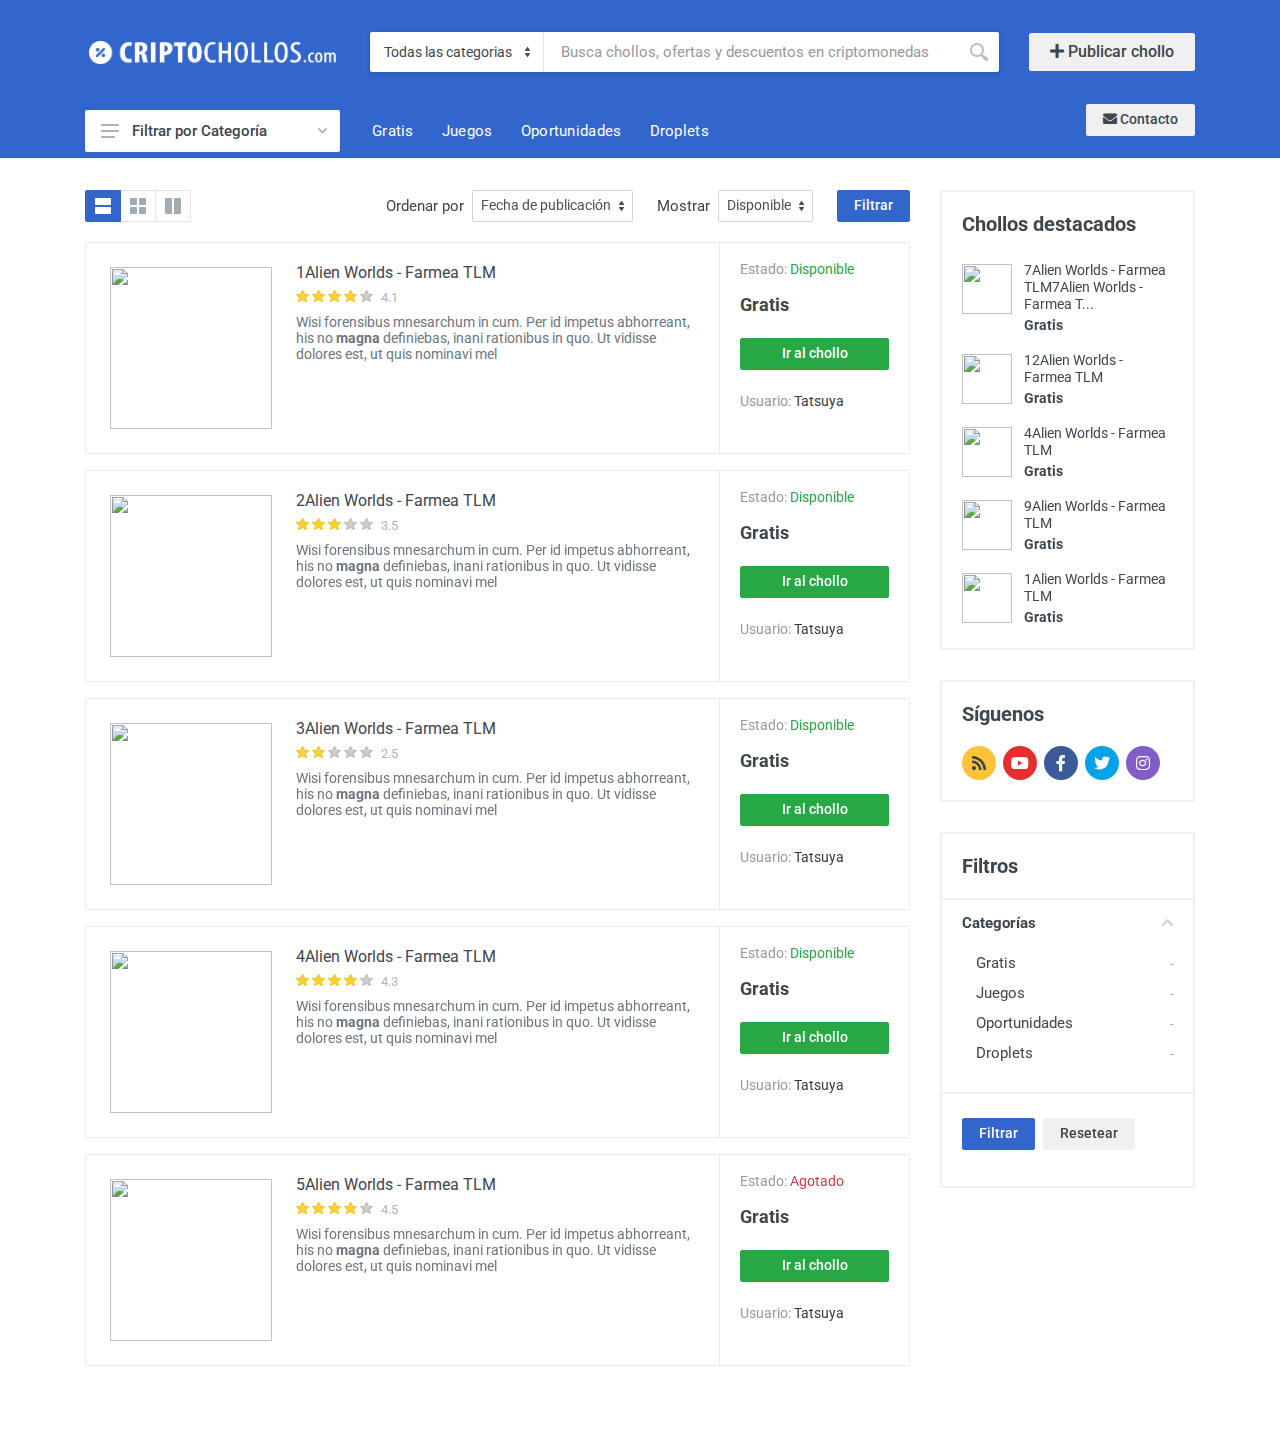
==== commit a3c3c4b9: "Update index.html" ====
--- a/index.html
+++ b/index.html
@@ -265,6 +265,12 @@
                                         </div>
                                     </div>
                                 </div>
+                                <div class="block-sidebar__item d-none d-lg-block">
+                                    <div class="widget-products widget">
+                                        <h4 class="widget__title">Síguenos</h4>
+                                        <div class="social-links footer-newsletter__social-links social-links--shape--circle"><ul class="social-links__list"><li class="social-links__item"><a class="social-links__link social-links__link--type--rss" href="" target="_blank"><i class="fas fa-rss"></i></a></li><li class="social-links__item"><a class="social-links__link social-links__link--type--youtube" href="" target="_blank"><i class="fab fa-youtube"></i></a></li><li class="social-links__item"><a class="social-links__link social-links__link--type--facebook" href="" target="_blank"><i class="fab fa-facebook-f"></i></a></li><li class="social-links__item"><a class="social-links__link social-links__link--type--twitter" href="" target="_blank"><i class="fab fa-twitter"></i></a></li><li class="social-links__item"><a class="social-links__link social-links__link--type--instagram" href="" target="_blank"><i class="fab fa-instagram"></i></a></li></ul></div>
+                                    </div>
+                                </div>
                                 <div class="block-sidebar__item">
                                     <div class="widget-filters widget widget-filters--offcanvas--mobile" data-collapse data-collapse-opened-class="filter--opened">
                                         <h4 class="widget-filters__title widget__title">Filtros</h4>
--- a/css/style.css
+++ b/css/style.css
@@ -4269,7 +4269,7 @@
 }
 
 .share-links__item--type--tweet a:hover {
-  background: #439c1d;
+  background: #1886c9;
 }
 
 .share-links__item--type--wapp a {
@@ -4277,7 +4277,7 @@
 }
 
 .share-links__item--type--wapp a:hover {
-  background: #1886c9;
+  background: #439c1d;
 }
 
 .share-links__item--type--pin a {
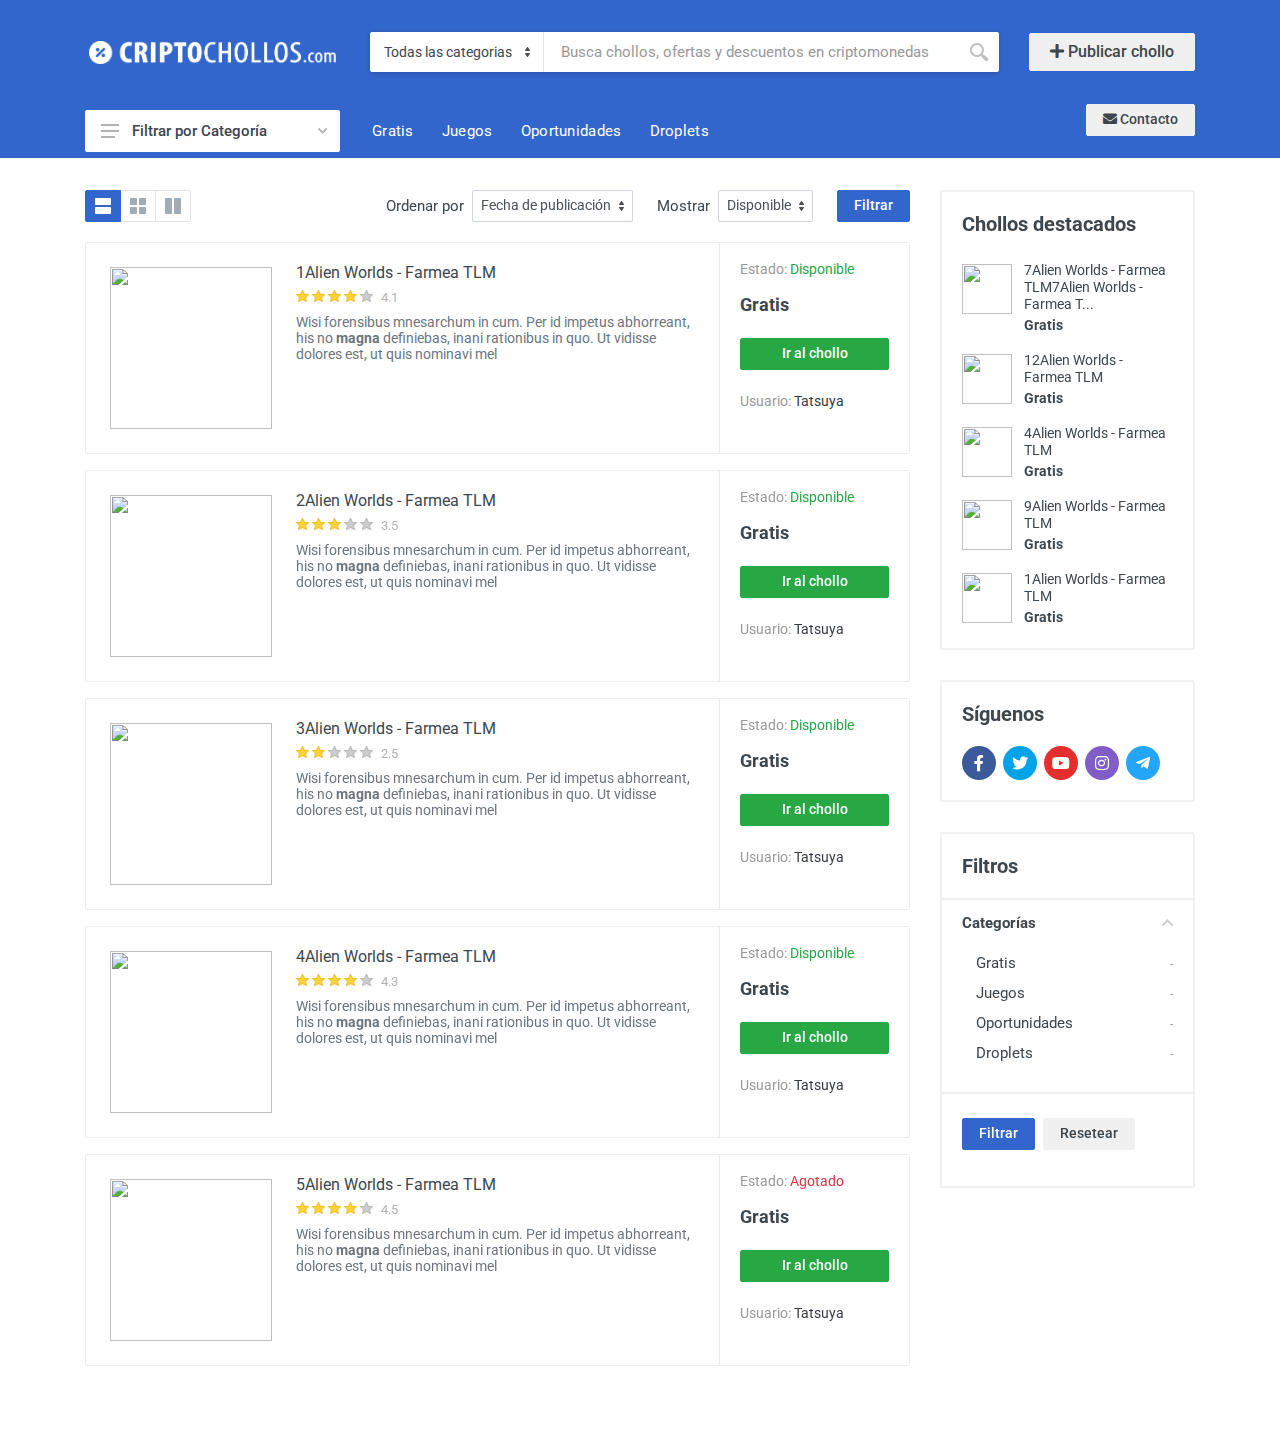
==== commit 771e1fb8: "." ====
--- a/index.html
+++ b/index.html
@@ -268,7 +268,15 @@
                                 <div class="block-sidebar__item d-none d-lg-block">
                                     <div class="widget-products widget">
                                         <h4 class="widget__title">Síguenos</h4>
-                                        <div class="social-links footer-newsletter__social-links social-links--shape--circle"><ul class="social-links__list"><li class="social-links__item"><a class="social-links__link social-links__link--type--rss" href="" target="_blank"><i class="fas fa-rss"></i></a></li><li class="social-links__item"><a class="social-links__link social-links__link--type--youtube" href="" target="_blank"><i class="fab fa-youtube"></i></a></li><li class="social-links__item"><a class="social-links__link social-links__link--type--facebook" href="" target="_blank"><i class="fab fa-facebook-f"></i></a></li><li class="social-links__item"><a class="social-links__link social-links__link--type--twitter" href="" target="_blank"><i class="fab fa-twitter"></i></a></li><li class="social-links__item"><a class="social-links__link social-links__link--type--instagram" href="" target="_blank"><i class="fab fa-instagram"></i></a></li></ul></div>
+                                        <div class="social-links footer-newsletter__social-links social-links--shape--circle">
+                                            <ul class="social-links__list">
+                                                <li class="social-links__item"><a class="social-links__link social-links__link--type--facebook" href="https://www.facebook.com/criptochollos" target="_blank"><i class="fab fa-facebook-f"></i></a></li>
+                                                <li class="social-links__item"><a class="social-links__link social-links__link--type--twitter" href="https://twitter.com/criptochollos" target="_blank"><i class="fab fa-twitter"></i></a></li>
+                                                <li class="social-links__item"><a class="social-links__link social-links__link--type--youtube" href="https://www.youtube.com/channel/UCrCj4llMD9vjTKNCCNdHjng" target="_blank"><i class="fab fa-youtube"></i></a></li>
+                                                <li class="social-links__item"><a class="social-links__link social-links__link--type--instagram" href="https://www.instagram.com/criptochollos/" target="_blank"><i class="fab fa-instagram"></i></a></li>
+                                                <li class="social-links__item"><a class="social-links__link social-links__link--type--telegram" href="https://t.me/criptochollos_telegram" target="_blank"><i class="fab fa-telegram-plane"></i></a></li>
+                                            </ul>
+                                        </div>
                                     </div>
                                 </div>
                                 <div class="block-sidebar__item">
--- a/css/style.css
+++ b/css/style.css
@@ -4369,6 +4369,10 @@
   background: #815dc7;
 }
 
+.social-links__link--type--telegram {
+  background: #24a5f8;
+}
+
 .social-links__link--type--rss {
   background: #ffc338;
 }
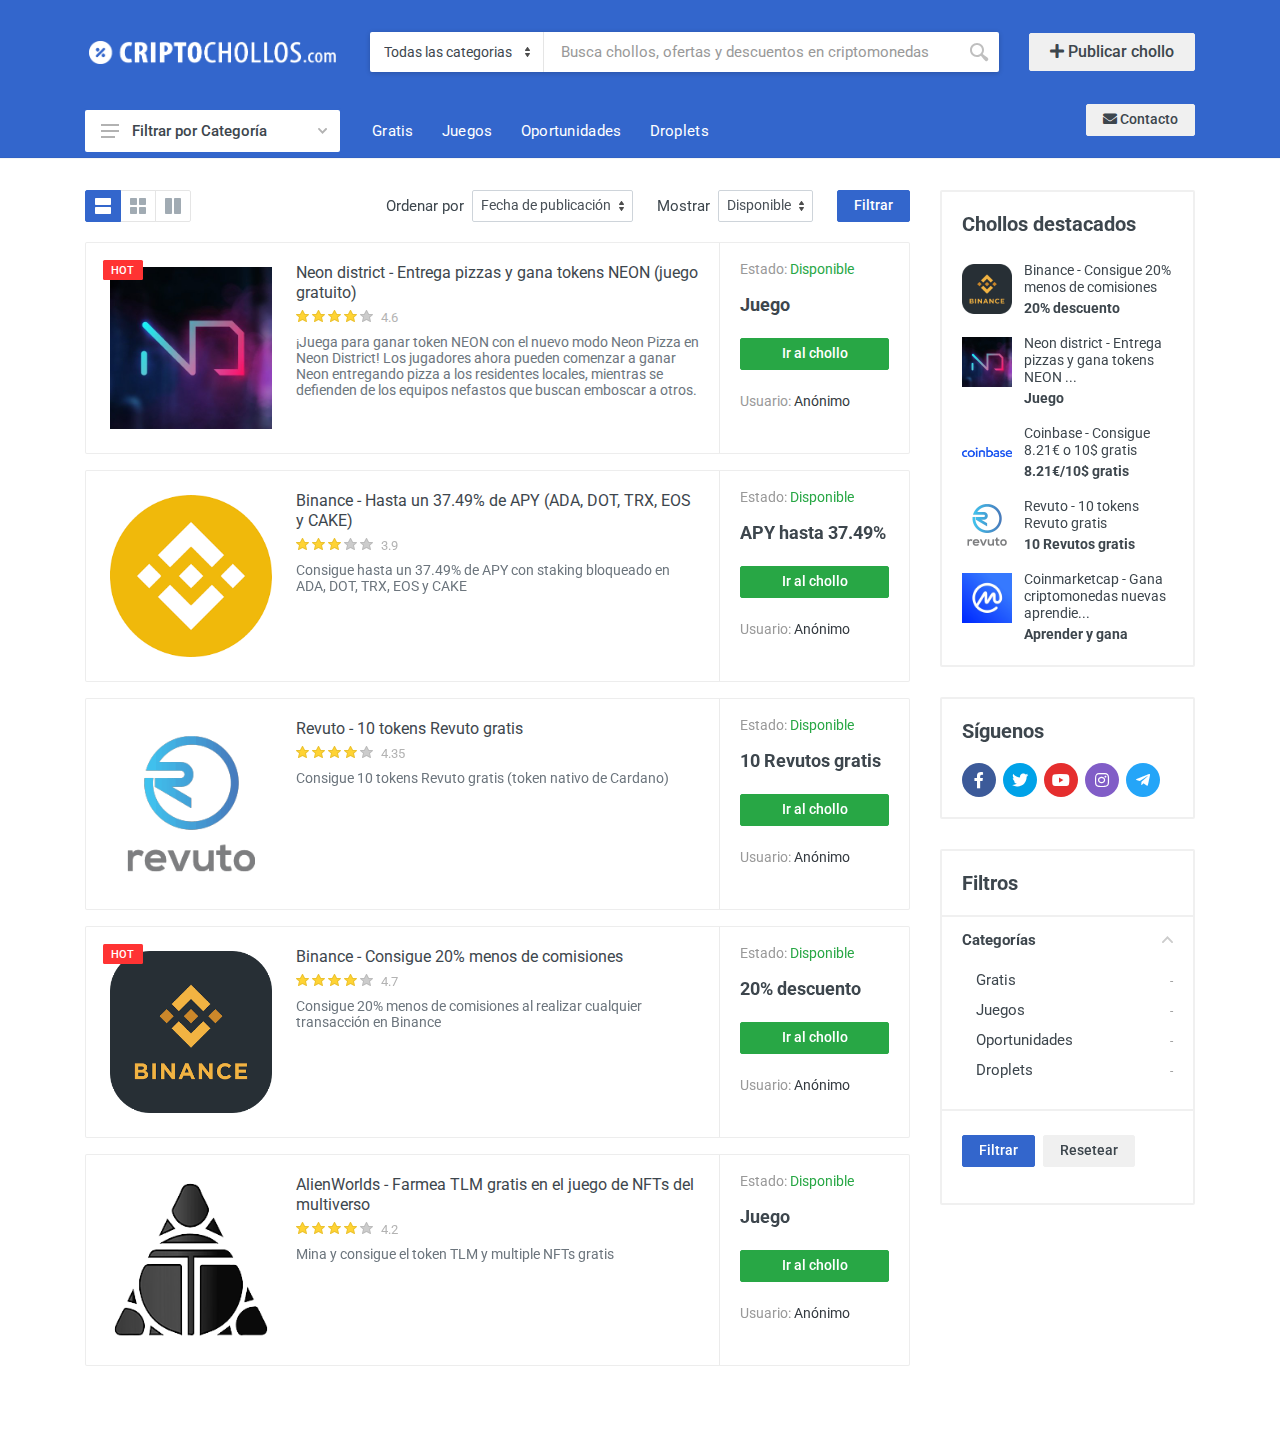
==== commit c7f14a59: "." ====
--- a/index.html
+++ b/index.html
@@ -23,6 +23,9 @@
     <link rel="stylesheet" href="vendor/fontawesome/css/all.min.css">
     <!-- font - stroyka -->
     <link rel="stylesheet" href="fonts/stroyka/stroyka.css">
+    <!-- Global site tag (gtag.js) - Google Analytics -->
+    <script async src="https://www.googletagmanager.com/gtag/js?id=G-5DBZ0V79XJ"></script>
+    <script>window.dataLayer = window.dataLayer || [];function gtag(){dataLayer.push(arguments);}gtag('js', new Date());gtag('config', 'G-5DBZ0V79XJ');</script>
 </head>
 
 <body>
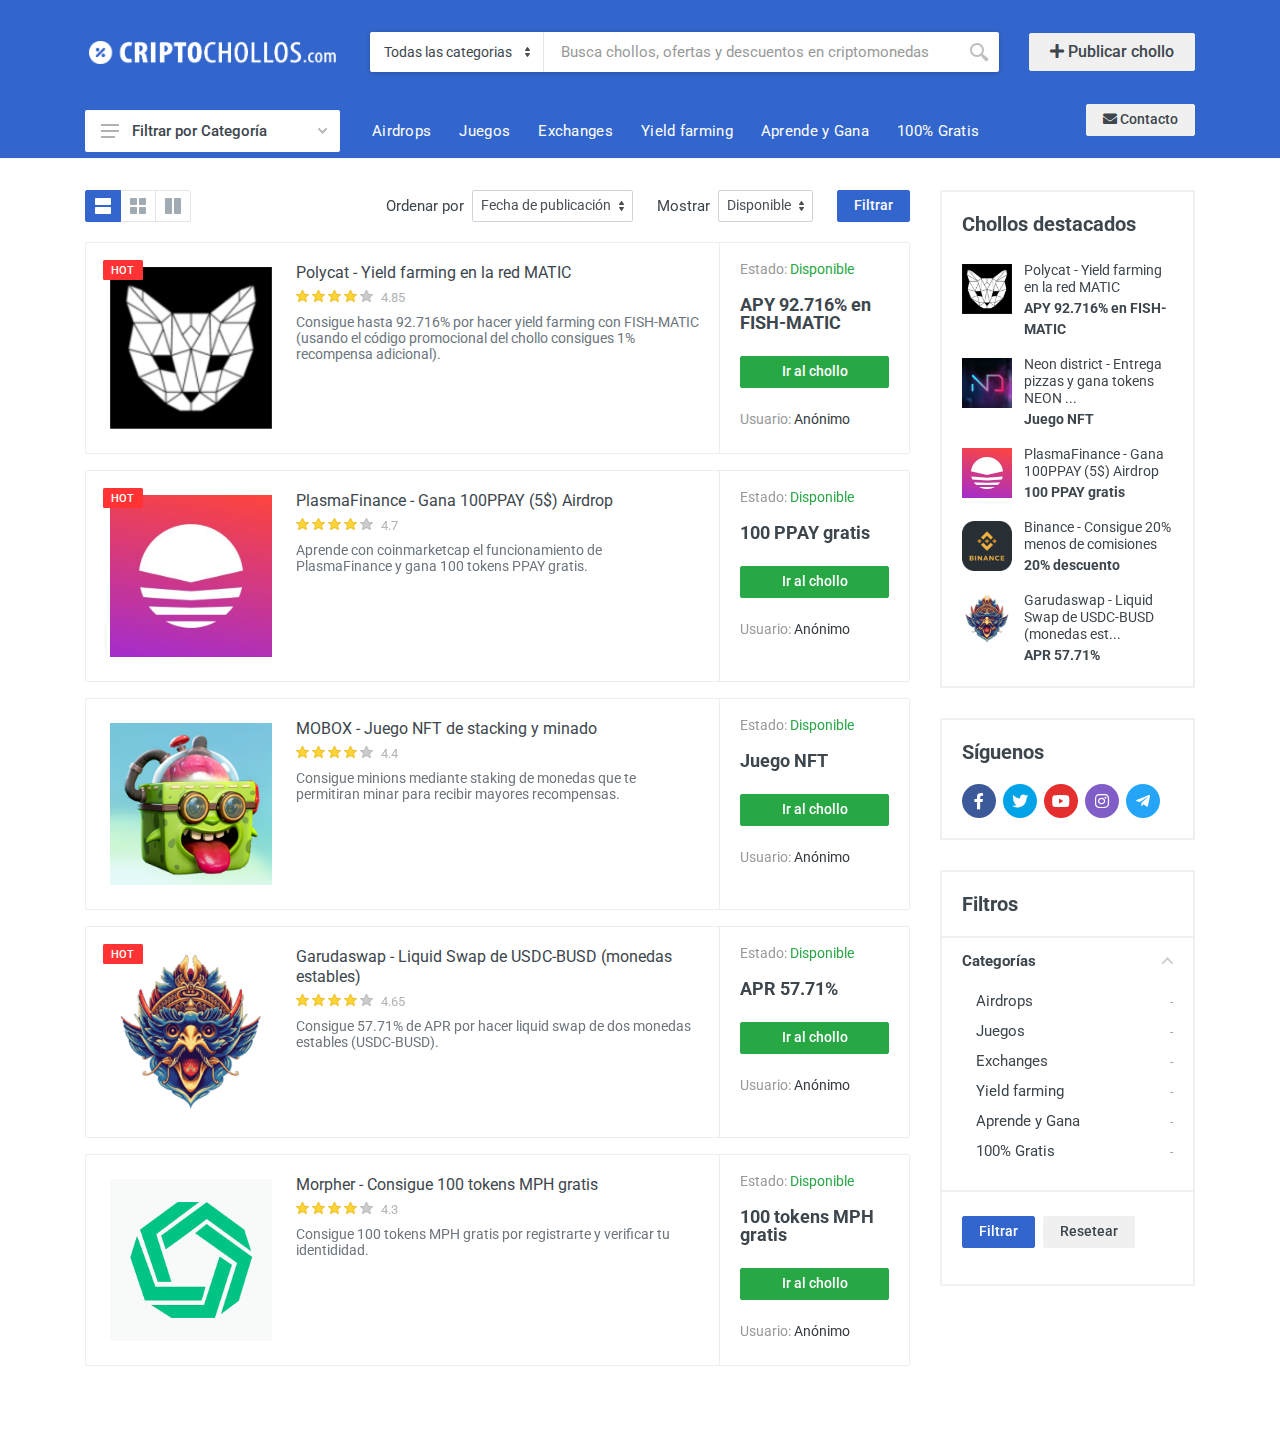
==== commit c2293e5b: "." ====
--- a/index.html
+++ b/index.html
@@ -7,7 +7,7 @@
     <meta name="format-detection" content="telephone=no">
     <title>Chollos en criptomonedas - criptochollos.com</title>
     <meta name="keywords" content="Chollos, criptomonedas, gratis, ofertas, criptochollos.com, criptochollos, juegos, droplets">
-    <meta name="description" content="Criptochollos.com ⇒ La comunidad de chollos y ofertas en criptomonedas Nº1 en el mundo ✔️ ⇒ Vota, comparte, opina y participa ⭐️">
+    <meta name="description" content="Criptochollos.com ⇒ La mayor comunidad de chollos y ofertas en criptomonedas en el mundo! ⇒ Vota, comparte, opina y participa ⭐️">
     <meta name="author" content="Criptochollos.com">
     <link rel="icon" type="image/png" href="images/favicon-blue.png">
     <!-- fonts -->
